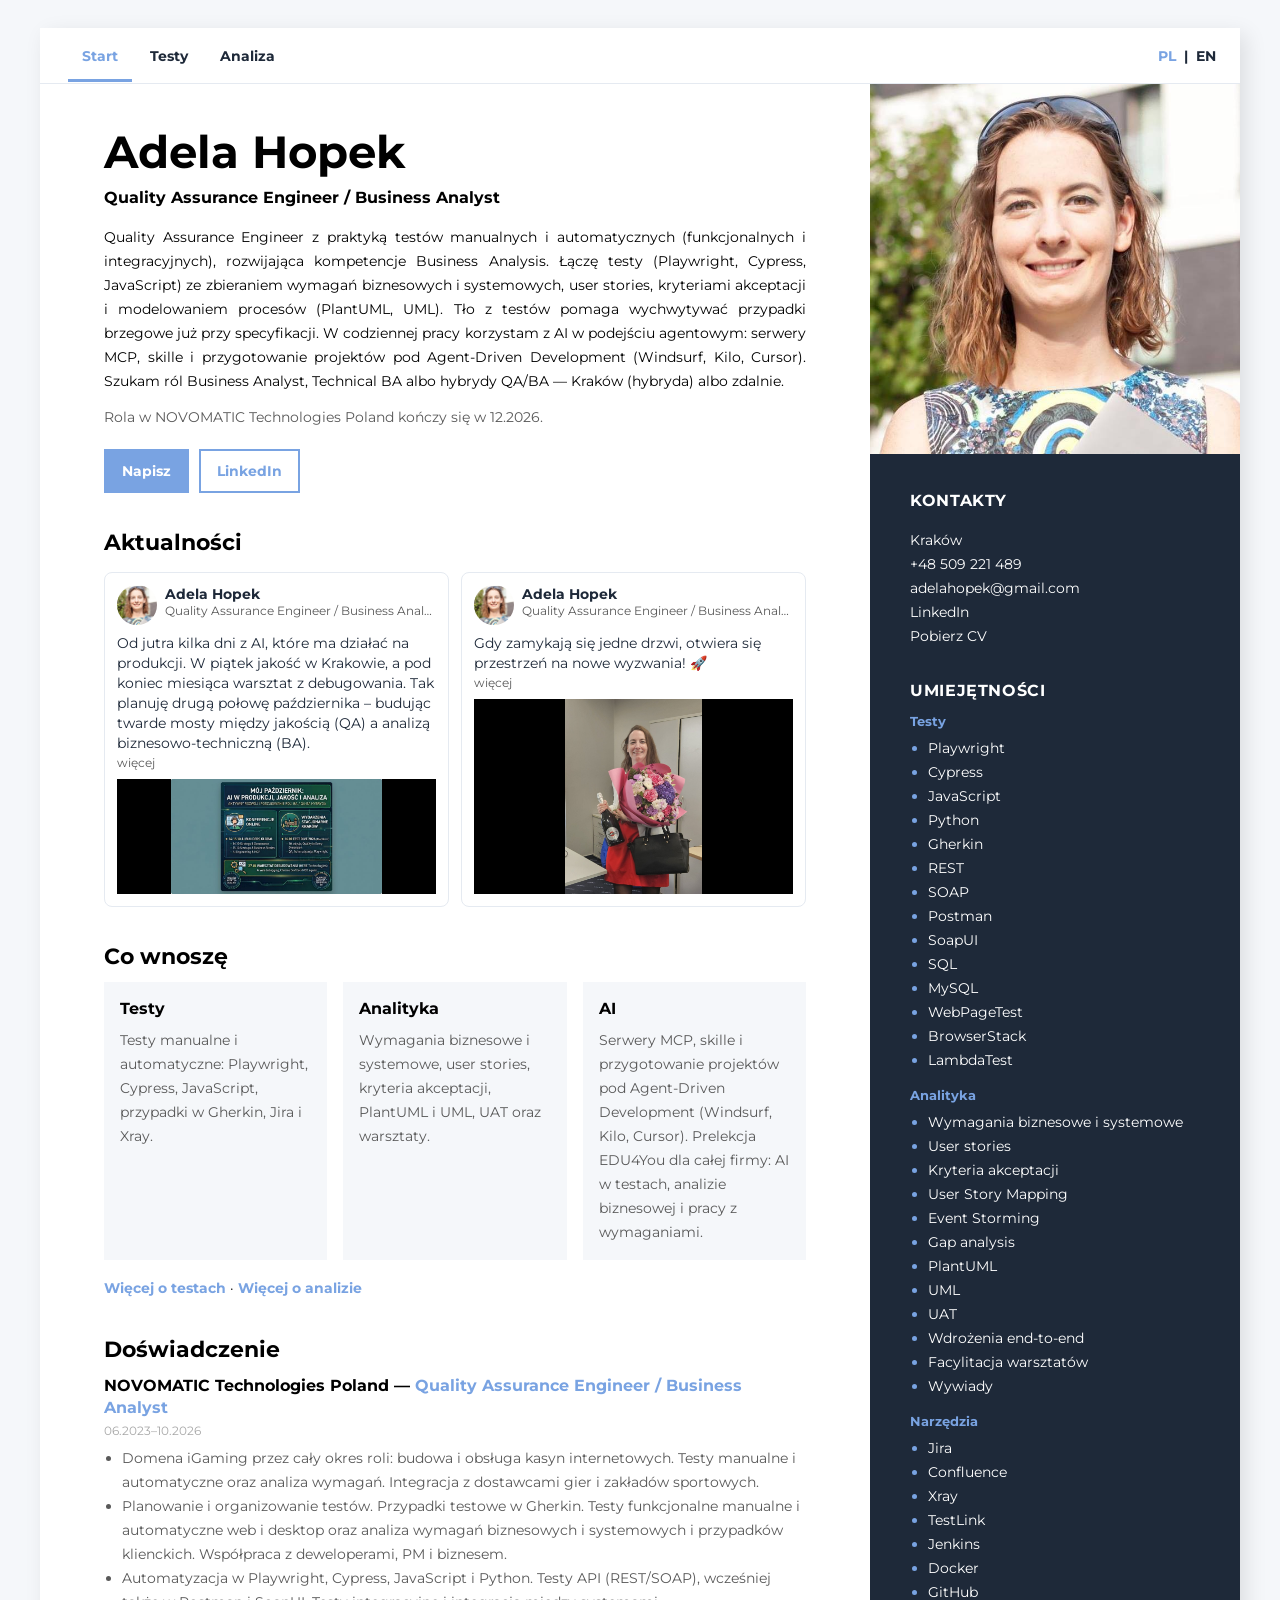
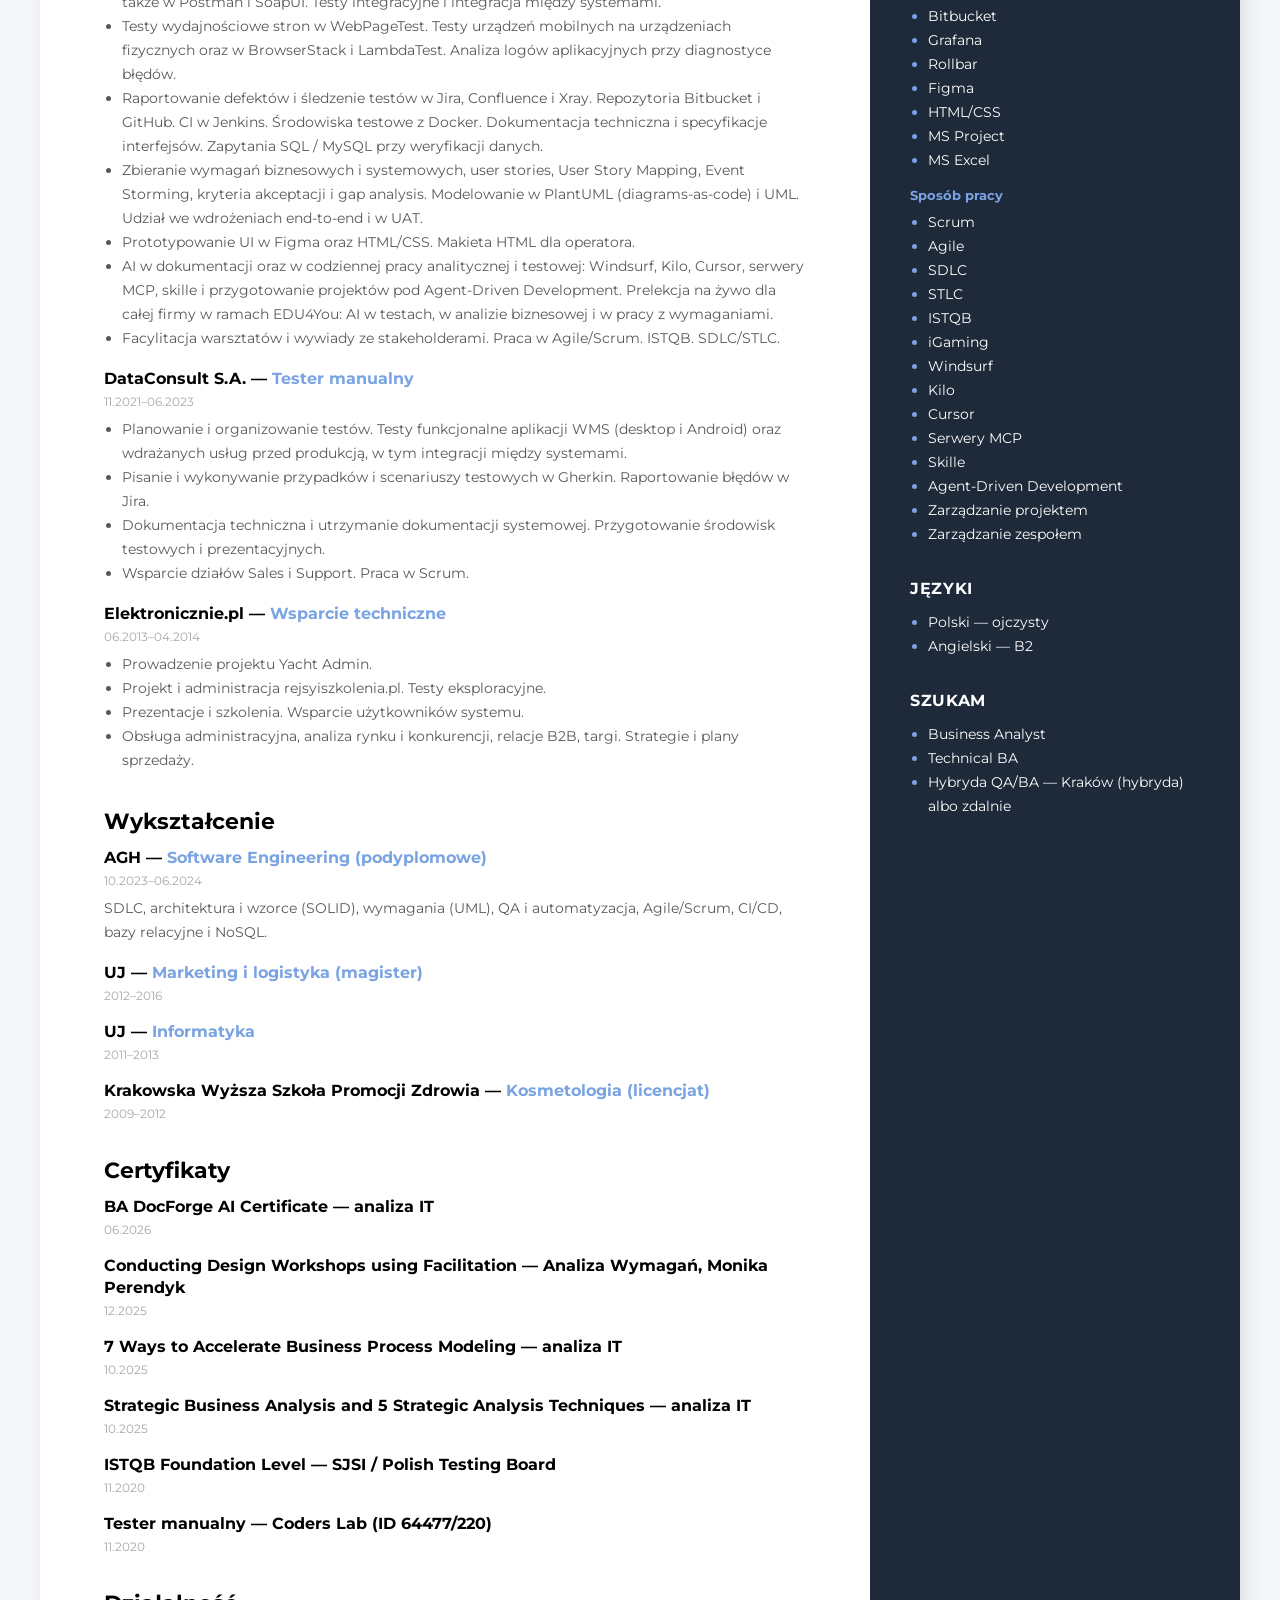
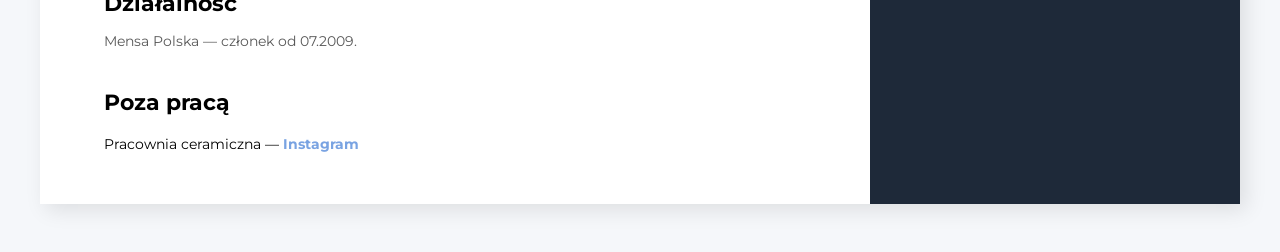
==== index.html @ 114661bf "Publish the current portfolio page so GitHub matches the live site. Co-authored-by: Cursor <cursorag" ====
<!DOCTYPE html>
<html lang="pl">
  <head>
    <meta charset="UTF-8" />
    <meta name="viewport" content="width=device-width, initial-scale=1.0" />
    <title>Adela Hopek</title>
    <link rel="preconnect" href="https://fonts.googleapis.com" />
    <link rel="preconnect" href="https://fonts.gstatic.com" crossorigin />
    <link
      href="https://fonts.googleapis.com/css2?family=Montserrat:wght@400;700&display=swap"
      rel="stylesheet"
    />
    <link href="style.css?v=20261014" rel="stylesheet" />
  </head>
  <body>
    <div class="page">
      <nav class="tabs" aria-label="Sekcje">
        <div class="tabs-links">
          <a class="tab is-active" data-nav href="index.html" data-pl="Start" data-en="Start">Start</a>
          <a class="tab" data-nav href="testy.html" data-pl="Testy" data-en="Testing">Testy</a>
          <a class="tab" data-nav href="analiza.html" data-pl="Analiza" data-en="Analysis">Analiza</a>
        </div>
        <div class="lang-switch">
          <button type="button" data-lang="pl" class="is-active" aria-pressed="true">PL</button>
          <span class="lang-sep" aria-hidden="true">|</span>
          <button type="button" data-lang="en" aria-pressed="false">EN</button>
        </div>
      </nav>
      <div class="wrapper">
        <main>
          <h1>Adela Hopek</h1>
          <p class="job_title">Quality Assurance Engineer / Business Analyst</p>
          <p
            class="description"
            data-pl="Quality Assurance Engineer z praktyką testów manualnych i automatycznych (funkcjonalnych i integracyjnych), rozwijająca kompetencje Business Analysis. Łączę testy (Playwright, Cypress, JavaScript) ze zbieraniem wymagań biznesowych i systemowych, user stories, kryteriami akceptacji i modelowaniem procesów (PlantUML, UML). Tło z testów pomaga wychwytywać przypadki brzegowe już przy specyfikacji. W codziennej pracy korzystam z AI w podejściu agentowym: serwery MCP, skille i przygotowanie projektów pod Agent-Driven Development (Windsurf, Kilo, Cursor). Szukam ról Business Analyst, Technical BA albo hybrydy QA/BA — Kraków (hybryda) albo zdalnie."
            data-en="Quality Assurance Engineer with hands-on manual and automated testing (functional and integration), moving into Business Analysis. I combine testing (Playwright, Cypress, JavaScript) with business and system requirements, user stories, acceptance criteria and process modeling (PlantUML, UML). A testing background helps me catch edge cases already at the specification stage. In daily work I use AI in an agent-based approach: MCP servers, skills and preparing projects for Agent-Driven Development (Windsurf, Kilo, Cursor). I am looking for Business Analyst, Technical BA or hybrid QA/BA roles — Kraków (hybrid) or remote."
          >
            Quality Assurance Engineer z praktyką testów manualnych i automatycznych (funkcjonalnych i integracyjnych), rozwijająca kompetencje Business Analysis. Łączę testy (Playwright, Cypress, JavaScript) ze zbieraniem wymagań biznesowych i systemowych, user stories, kryteriami akceptacji i modelowaniem procesów (PlantUML, UML). Tło z testów pomaga wychwytywać przypadki brzegowe już przy specyfikacji. W codziennej pracy korzystam z AI w podejściu agentowym: serwery MCP, skille i przygotowanie projektów pod Agent-Driven Development (Windsurf, Kilo, Cursor). Szukam ról Business Analyst, Technical BA albo hybrydy QA/BA — Kraków (hybryda) albo zdalnie.
          </p>
          <p
            class="availability"
            data-pl="Rola w NOVOMATIC Technologies Poland kończy się w 12.2026."
            data-en="The role at NOVOMATIC Technologies Poland ends in 12.2026."
          >
            Rola w NOVOMATIC Technologies Poland kończy się w 12.2026.
          </p>
          <p class="cta">
            <a class="cta-primary" href="mailto:adelahopek@gmail.com" data-pl="Napisz" data-en="Email me">Napisz</a>
            <a class="cta-secondary" href="https://www.linkedin.com/in/adela-hopek/" target="_blank" rel="noopener noreferrer">LinkedIn</a>
          </p>

          <section class="section" aria-labelledby="aktualnosci-heading">
            <h2 class="head_primary" id="aktualnosci-heading" data-pl="Aktualności" data-en="News">Aktualności</h2>
            <div class="feed" id="aktualnosci-list"></div>
            <p
              class="note feed-empty"
              id="aktualnosci-empty"
              data-pl="Ostatnie wpisy z LinkedIn pojawią się tutaj po uzupełnieniu."
              data-en="The latest LinkedIn posts will appear here once they are added."
            >
              Ostatnie wpisy z LinkedIn pojawią się tutaj po uzupełnieniu.
            </p>
          </section>

          <section class="section">
            <h2 class="head_primary" data-pl="Co wnoszę" data-en="What I bring">Co wnoszę</h2>
            <ul class="proofs">
              <li>
                <h3 data-pl="Testy" data-en="Testing">Testy</h3>
                <p
                  data-pl="Testy manualne i automatyczne: Playwright, Cypress, JavaScript, przypadki w Gherkin, Jira i Xray."
                  data-en="Manual and automated testing: Playwright, Cypress, JavaScript, Gherkin cases, Jira and Xray."
                >
                  Testy manualne i automatyczne: Playwright, Cypress, JavaScript, przypadki w Gherkin, Jira i Xray.
                </p>
              </li>
              <li>
                <h3 data-pl="Analityka" data-en="Analysis">Analityka</h3>
                <p
                  data-pl="Wymagania biznesowe i systemowe, user stories, kryteria akceptacji, PlantUML i UML, UAT oraz warsztaty."
                  data-en="Business and system requirements, user stories, acceptance criteria, PlantUML and UML, UAT and workshops."
                >
                  Wymagania biznesowe i systemowe, user stories, kryteria akceptacji, PlantUML i UML, UAT oraz warsztaty.
                </p>
              </li>
              <li>
                <h3>AI</h3>
                <p
                  data-pl="Serwery MCP, skille i przygotowanie projektów pod Agent-Driven Development (Windsurf, Kilo, Cursor). Prelekcja EDU4You dla całej firmy: AI w testach, analizie biznesowej i pracy z wymaganiami."
                  data-en="MCP servers, skills and preparing projects for Agent-Driven Development (Windsurf, Kilo, Cursor). An EDU4You talk for the whole company: AI in testing, business analysis and work with requirements."
                >
                  Serwery MCP, skille i przygotowanie projektów pod Agent-Driven Development (Windsurf, Kilo, Cursor). Prelekcja EDU4You dla całej firmy: AI w testach, analizie biznesowej i pracy z wymaganiami.
                </p>
              </li>
            </ul>
            <p class="note">
              <a data-nav href="testy.html" data-pl="Więcej o testach" data-en="More about testing">Więcej o testach</a>
              <span aria-hidden="true"> · </span>
              <a data-nav href="analiza.html" data-pl="Więcej o analizie" data-en="More about analysis">Więcej o analizie</a>
            </p>
          </section>

          <section class="section">
            <h2 class="head_primary" data-pl="Doświadczenie" data-en="Experience">Doświadczenie</h2>
            <article class="job">
              <h3 class="job_name">
                NOVOMATIC Technologies Poland —
                <span class="highlight">Quality Assurance Engineer / Business Analyst</span>
              </h3>
              <p class="job_date">06.2023–10.2026</p>
              <ul class="job_list">
                <li data-pl="Domena iGaming przez cały okres roli: budowa i obsługa kasyn internetowych. Testy manualne i automatyczne oraz analiza wymagań. Integracja z dostawcami gier i zakładów sportowych." data-en="iGaming domain for the whole role: building and operating online casinos. Manual and automated testing and requirements analysis. Integration with game and sports-betting providers.">Domena iGaming przez cały okres roli: budowa i obsługa kasyn internetowych. Testy manualne i automatyczne oraz analiza wymagań. Integracja z dostawcami gier i zakładów sportowych.</li>
                <li data-pl="Planowanie i organizowanie testów. Przypadki testowe w Gherkin. Testy funkcjonalne manualne i automatyczne web i desktop oraz analiza wymagań biznesowych i systemowych i przypadków klienckich. Współpraca z deweloperami, PM i biznesem." data-en="Test planning and organization. Test cases in Gherkin. Manual and automated functional testing of web and desktop software, plus business and system requirements and customer-case analysis. Collaboration with developers, PM and business.">Planowanie i organizowanie testów. Przypadki testowe w Gherkin. Testy funkcjonalne manualne i automatyczne web i desktop oraz analiza wymagań biznesowych i systemowych i przypadków klienckich. Współpraca z deweloperami, PM i biznesem.</li>
                <li data-pl="Automatyzacja w Playwright, Cypress, JavaScript i Python. Testy API (REST/SOAP), wcześniej także w Postman i SoapUI. Testy integracyjne i integracja między systemami." data-en="Automation with Playwright, Cypress, JavaScript and Python. API testing (REST/SOAP), earlier also in Postman and SoapUI. Integration testing and integration between systems.">Automatyzacja w Playwright, Cypress, JavaScript i Python. Testy API (REST/SOAP), wcześniej także w Postman i SoapUI. Testy integracyjne i integracja między systemami.</li>
                <li data-pl="Testy wydajnościowe stron w WebPageTest. Testy urządzeń mobilnych na urządzeniach fizycznych oraz w BrowserStack i LambdaTest. Analiza logów aplikacyjnych przy diagnostyce błędów." data-en="Performance testing of web pages in WebPageTest. Mobile device testing on physical devices and in BrowserStack and LambdaTest. Application log analysis when diagnosing defects.">Testy wydajnościowe stron w WebPageTest. Testy urządzeń mobilnych na urządzeniach fizycznych oraz w BrowserStack i LambdaTest. Analiza logów aplikacyjnych przy diagnostyce błędów.</li>
                <li data-pl="Raportowanie defektów i śledzenie testów w Jira, Confluence i Xray. Repozytoria Bitbucket i GitHub. CI w Jenkins. Środowiska testowe z Docker. Dokumentacja techniczna i specyfikacje interfejsów. Zapytania SQL / MySQL przy weryfikacji danych." data-en="Defect reporting and test tracking in Jira, Confluence and Xray. Bitbucket and GitHub repositories. Jenkins CI. Docker test environments. Technical documentation and interface specifications. SQL / MySQL queries for data verification.">Raportowanie defektów i śledzenie testów w Jira, Confluence i Xray. Repozytoria Bitbucket i GitHub. CI w Jenkins. Środowiska testowe z Docker. Dokumentacja techniczna i specyfikacje interfejsów. Zapytania SQL / MySQL przy weryfikacji danych.</li>
                <li data-pl="Zbieranie wymagań biznesowych i systemowych, user stories, User Story Mapping, Event Storming, kryteria akceptacji i gap analysis. Modelowanie w PlantUML (diagrams-as-code) i UML. Udział we wdrożeniach end-to-end i w UAT." data-en="Business and system requirements elicitation, user stories, User Story Mapping, Event Storming, acceptance criteria and gap analysis. Modeling in PlantUML (diagrams-as-code) and UML. Participation in end-to-end implementations and UAT.">Zbieranie wymagań biznesowych i systemowych, user stories, User Story Mapping, Event Storming, kryteria akceptacji i gap analysis. Modelowanie w PlantUML (diagrams-as-code) i UML. Udział we wdrożeniach end-to-end i w UAT.</li>
                <li data-pl="Prototypowanie UI w Figma oraz HTML/CSS. Makieta HTML dla operatora." data-en="UI prototyping in Figma and HTML/CSS. An HTML mockup for the operator.">Prototypowanie UI w Figma oraz HTML/CSS. Makieta HTML dla operatora.</li>
                <li data-pl="AI w dokumentacji oraz w codziennej pracy analitycznej i testowej: Windsurf, Kilo, Cursor, serwery MCP, skille i przygotowanie projektów pod Agent-Driven Development. Prelekcja na żywo dla całej firmy w ramach EDU4You: AI w testach, w analizie biznesowej i w pracy z wymaganiami." data-en="AI in documentation and in day-to-day analysis and testing: Windsurf, Kilo, Cursor, MCP servers, skills and preparing projects for Agent-Driven Development. A live talk for the whole company within EDU4You: AI in testing, in business analysis and in requirements work.">AI w dokumentacji oraz w codziennej pracy analitycznej i testowej: Windsurf, Kilo, Cursor, serwery MCP, skille i przygotowanie projektów pod Agent-Driven Development. Prelekcja na żywo dla całej firmy w ramach EDU4You: AI w testach, w analizie biznesowej i w pracy z wymaganiami.</li>
                <li data-pl="Facylitacja warsztatów i wywiady ze stakeholderami. Praca w Agile/Scrum. ISTQB. SDLC/STLC." data-en="Workshop facilitation and stakeholder interviews. Work in Agile/Scrum. ISTQB. SDLC/STLC.">Facylitacja warsztatów i wywiady ze stakeholderami. Praca w Agile/Scrum. ISTQB. SDLC/STLC.</li>
              </ul>
            </article>
            <article class="job">
              <h3 class="job_name">
                DataConsult S.A. —
                <span class="highlight" data-pl="Tester manualny" data-en="Manual Tester">Tester manualny</span>
              </h3>
              <p class="job_date">11.2021–06.2023</p>
              <ul class="job_list">
                <li data-pl="Planowanie i organizowanie testów. Testy funkcjonalne aplikacji WMS (desktop i Android) oraz wdrażanych usług przed produkcją, w tym integracji między systemami." data-en="Test planning and organization. Functional testing of WMS applications (desktop and Android) and of services before production, including integration between systems.">Planowanie i organizowanie testów. Testy funkcjonalne aplikacji WMS (desktop i Android) oraz wdrażanych usług przed produkcją, w tym integracji między systemami.</li>
                <li data-pl="Pisanie i wykonywanie przypadków i scenariuszy testowych w Gherkin. Raportowanie błędów w Jira." data-en="Writing and executing test cases and scenarios in Gherkin. Defect reporting in Jira.">Pisanie i wykonywanie przypadków i scenariuszy testowych w Gherkin. Raportowanie błędów w Jira.</li>
                <li data-pl="Dokumentacja techniczna i utrzymanie dokumentacji systemowej. Przygotowanie środowisk testowych i prezentacyjnych." data-en="Technical documentation and maintenance of system documentation. Preparation of test and demo environments.">Dokumentacja techniczna i utrzymanie dokumentacji systemowej. Przygotowanie środowisk testowych i prezentacyjnych.</li>
                <li data-pl="Wsparcie działów Sales i Support. Praca w Scrum." data-en="Support for Sales and Support. Work in Scrum.">Wsparcie działów Sales i Support. Praca w Scrum.</li>
              </ul>
            </article>
            <article class="job">
              <h3 class="job_name">
                Elektronicznie.pl —
                <span class="highlight" data-pl="Wsparcie techniczne" data-en="Technical Support">Wsparcie techniczne</span>
              </h3>
              <p class="job_date">06.2013–04.2014</p>
              <ul class="job_list">
                <li data-pl="Prowadzenie projektu Yacht Admin." data-en="Running the Yacht Admin project.">Prowadzenie projektu Yacht Admin.</li>
                <li data-pl="Projekt i administracja rejsyiszkolenia.pl. Testy eksploracyjne." data-en="Design and administration of rejsyiszkolenia.pl. Exploratory testing.">Projekt i administracja rejsyiszkolenia.pl. Testy eksploracyjne.</li>
                <li data-pl="Prezentacje i szkolenia. Wsparcie użytkowników systemu." data-en="Presentations and training. Support for system users.">Prezentacje i szkolenia. Wsparcie użytkowników systemu.</li>
                <li data-pl="Obsługa administracyjna, analiza rynku i konkurencji, relacje B2B, targi. Strategie i plany sprzedaży." data-en="Administration, market and competitor analysis, B2B relations, trade fairs. Sales strategies and plans.">Obsługa administracyjna, analiza rynku i konkurencji, relacje B2B, targi. Strategie i plany sprzedaży.</li>
              </ul>
            </article>
          </section>

          <section class="section">
            <h2 class="head_primary" data-pl="Wykształcenie" data-en="Education">Wykształcenie</h2>
            <article class="job">
              <h3 class="job_name">
                AGH —
                <span class="highlight" data-pl="Software Engineering (podyplomowe)" data-en="Software Engineering (postgraduate)">Software Engineering (podyplomowe)</span>
              </h3>
              <p class="job_date">10.2023–06.2024</p>
              <p class="job_text" data-pl="SDLC, architektura i wzorce (SOLID), wymagania (UML), QA i automatyzacja, Agile/Scrum, CI/CD, bazy relacyjne i NoSQL." data-en="SDLC, architecture and design patterns (SOLID), requirements (UML), QA and test automation, Agile/Scrum, CI/CD, relational and NoSQL databases.">SDLC, architektura i wzorce (SOLID), wymagania (UML), QA i automatyzacja, Agile/Scrum, CI/CD, bazy relacyjne i NoSQL.</p>
            </article>
            <article class="job">
              <h3 class="job_name">
                UJ —
                <span class="highlight" data-pl="Marketing i logistyka (magister)" data-en="Marketing and Logistics (master's)">Marketing i logistyka (magister)</span>
              </h3>
              <p class="job_date">2012–2016</p>
            </article>
            <article class="job">
              <h3 class="job_name">
                UJ —
                <span class="highlight" data-pl="Informatyka" data-en="Informatics">Informatyka</span>
              </h3>
              <p class="job_date">2011–2013</p>
            </article>
            <article class="job">
              <h3 class="job_name">
                Krakowska Wyższa Szkoła Promocji Zdrowia —
                <span class="highlight" data-pl="Kosmetologia (licencjat)" data-en="Cosmetology (bachelor's)">Kosmetologia (licencjat)</span>
              </h3>
              <p class="job_date">2009–2012</p>
            </article>
          </section>

          <section class="section">
            <h2 class="head_primary" data-pl="Certyfikaty" data-en="Certificates">Certyfikaty</h2>
            <article class="job">
              <h3 class="job_name">BA DocForge AI Certificate — analiza IT</h3>
              <p class="job_date">06.2026</p>
            </article>
            <article class="job">
              <h3 class="job_name">Conducting Design Workshops using Facilitation — Analiza Wymagań, Monika Perendyk</h3>
              <p class="job_date">12.2025</p>
            </article>
            <article class="job">
              <h3 class="job_name">7 Ways to Accelerate Business Process Modeling — analiza IT</h3>
              <p class="job_date">10.2025</p>
            </article>
            <article class="job">
              <h3 class="job_name">Strategic Business Analysis and 5 Strategic Analysis Techniques — analiza IT</h3>
              <p class="job_date">10.2025</p>
            </article>
            <article class="job">
              <h3 class="job_name">ISTQB Foundation Level — SJSI / Polish Testing Board</h3>
              <p class="job_date">11.2020</p>
            </article>
            <article class="job">
              <h3 class="job_name" data-pl="Tester manualny — Coders Lab (ID 64477/220)" data-en="Manual Tester — Coders Lab (ID 64477/220)">Tester manualny — Coders Lab (ID 64477/220)</h3>
              <p class="job_date">11.2020</p>
            </article>
          </section>

          <section class="section">
            <h2 class="head_primary" data-pl="Działalność" data-en="Other">Działalność</h2>
            <p class="job_text" data-pl="Mensa Polska — członek od 07.2009." data-en="Mensa Polska — member since 07.2009.">Mensa Polska — członek od 07.2009.</p>
          </section>

          <section class="section" aria-labelledby="poza-praca-heading">
            <h2 class="head_primary" id="poza-praca-heading" data-pl="Poza pracą" data-en="Outside work">Poza pracą</h2>
            <p class="note">
              <span data-pl="Pracownia ceramiczna — " data-en="A ceramic studio — ">Pracownia ceramiczna — </span>
              <a href="https://www.instagram.com/adelina_hm/" target="_blank" rel="noopener noreferrer">Instagram</a>
            </p>
            <div class="feed" id="poza-praca-list"></div>
                      </section>
        </main>
        <aside>
          <img class="cv-photo" src="cv_zdjecie.jpg" alt="Adela Hopek" />
          <div class="contact-blok">
            <h2 class="head_secondary" data-pl="Kontakty" data-en="Contacts">Kontakty</h2>
            <p>
              <span class="contacts_link">Kraków</span><br />
              <a class="contacts_link" href="tel:+48509221489">+48 509 221 489</a><br />
              <a class="contacts_link" href="mailto:adelahopek@gmail.com">adelahopek@gmail.com</a><br />
              <a class="contacts_link" href="https://www.linkedin.com/in/adela-hopek/" target="_blank" rel="noopener noreferrer">LinkedIn</a><br />
              <a class="contacts_link" href="Adela_Hopek_CV.pdf" data-href-pl="Adela_Hopek_CV.pdf" data-href-en="Adela_Hopek_CV_EN.pdf" download data-pl="Pobierz CV" data-en="Download CV">Pobierz CV</a>
            </p>
          </div>
          <div class="list_blok">
            <h2 class="head_secondary" data-pl="Umiejętności" data-en="Skills">Umiejętności</h2>
            <h3 class="aside-label" data-pl="Testy" data-en="Testing">Testy</h3>
            <ul class="list_secondary">
              <li><span class="list_secondary_item">Playwright</span></li>
              <li><span class="list_secondary_item">Cypress</span></li>
              <li><span class="list_secondary_item">JavaScript</span></li>
              <li><span class="list_secondary_item">Python</span></li>
              <li><span class="list_secondary_item">Gherkin</span></li>
              <li><span class="list_secondary_item">REST</span></li>
              <li><span class="list_secondary_item">SOAP</span></li>
              <li><span class="list_secondary_item">Postman</span></li>
              <li><span class="list_secondary_item">SoapUI</span></li>
              <li><span class="list_secondary_item">SQL</span></li>
              <li><span class="list_secondary_item">MySQL</span></li>
              <li><span class="list_secondary_item">WebPageTest</span></li>
              <li><span class="list_secondary_item">BrowserStack</span></li>
              <li><span class="list_secondary_item">LambdaTest</span></li>
            </ul>
            <h3 class="aside-label" data-pl="Analityka" data-en="Analysis">Analityka</h3>
            <ul class="list_secondary">
              <li><span class="list_secondary_item" data-pl="Wymagania biznesowe i systemowe" data-en="Business and system requirements">Wymagania biznesowe i systemowe</span></li>
              <li><span class="list_secondary_item">User stories</span></li>
              <li><span class="list_secondary_item" data-pl="Kryteria akceptacji" data-en="Acceptance criteria">Kryteria akceptacji</span></li>
              <li><span class="list_secondary_item">User Story Mapping</span></li>
              <li><span class="list_secondary_item">Event Storming</span></li>
              <li><span class="list_secondary_item">Gap analysis</span></li>
              <li><span class="list_secondary_item">PlantUML</span></li>
              <li><span class="list_secondary_item">UML</span></li>
              <li><span class="list_secondary_item">UAT</span></li>
              <li><span class="list_secondary_item" data-pl="Wdrożenia end-to-end" data-en="End-to-end implementations">Wdrożenia end-to-end</span></li>
              <li><span class="list_secondary_item" data-pl="Facylitacja warsztatów" data-en="Workshop facilitation">Facylitacja warsztatów</span></li>
              <li><span class="list_secondary_item" data-pl="Wywiady" data-en="Interviews">Wywiady</span></li>
            </ul>
            <h3 class="aside-label" data-pl="Narzędzia" data-en="Tools">Narzędzia</h3>
            <ul class="list_secondary">
              <li><span class="list_secondary_item">Jira</span></li>
              <li><span class="list_secondary_item">Confluence</span></li>
              <li><span class="list_secondary_item">Xray</span></li>
              <li><span class="list_secondary_item">TestLink</span></li>
              <li><span class="list_secondary_item">Jenkins</span></li>
              <li><span class="list_secondary_item">Docker</span></li>
              <li><span class="list_secondary_item">GitHub</span></li>
              <li><span class="list_secondary_item">Bitbucket</span></li>
              <li><span class="list_secondary_item">Grafana</span></li>
              <li><span class="list_secondary_item">Rollbar</span></li>
              <li><span class="list_secondary_item">Figma</span></li>
              <li><span class="list_secondary_item">HTML/CSS</span></li>
              <li><span class="list_secondary_item">MS Project</span></li>
              <li><span class="list_secondary_item">MS Excel</span></li>
            </ul>
            <h3 class="aside-label" data-pl="Sposób pracy" data-en="Way of working">Sposób pracy</h3>
            <ul class="list_secondary">
              <li><span class="list_secondary_item">Scrum</span></li>
              <li><span class="list_secondary_item">Agile</span></li>
              <li><span class="list_secondary_item">SDLC</span></li>
              <li><span class="list_secondary_item">STLC</span></li>
              <li><span class="list_secondary_item">ISTQB</span></li>
              <li><span class="list_secondary_item">iGaming</span></li>
              <li><span class="list_secondary_item">Windsurf</span></li>
              <li><span class="list_secondary_item">Kilo</span></li>
              <li><span class="list_secondary_item">Cursor</span></li>
              <li><span class="list_secondary_item" data-pl="Serwery MCP" data-en="MCP servers">Serwery MCP</span></li>
              <li><span class="list_secondary_item" data-pl="Skille" data-en="Skills">Skille</span></li>
              <li><span class="list_secondary_item">Agent-Driven Development</span></li>
              <li><span class="list_secondary_item" data-pl="Zarządzanie projektem" data-en="Project management">Zarządzanie projektem</span></li>
              <li><span class="list_secondary_item" data-pl="Zarządzanie zespołem" data-en="Team management">Zarządzanie zespołem</span></li>
            </ul>
          </div>
          <div class="list_blok">
            <h2 class="head_secondary" data-pl="Języki" data-en="Languages">Języki</h2>
            <ul class="list_secondary">
              <li><span class="list_secondary_item" data-pl="Polski — ojczysty" data-en="Polish — native">Polski — ojczysty</span></li>
              <li><span class="list_secondary_item" data-pl="Angielski — B2" data-en="English — B2">Angielski — B2</span></li>
            </ul>
          </div>
          <div class="list_blok">
            <h2 class="head_secondary" data-pl="Szukam" data-en="Looking for">Szukam</h2>
            <ul class="list_secondary">
              <li><span class="list_secondary_item">Business Analyst</span></li>
              <li><span class="list_secondary_item">Technical BA</span></li>
              <li>
                <span
                  class="list_secondary_item"
                  data-pl="Hybryda QA/BA — Kraków (hybryda) albo zdalnie"
                  data-en="Hybrid QA/BA — Kraków (hybrid) or remote"
                >Hybryda QA/BA — Kraków (hybryda) albo zdalnie</span>
              </li>
            </ul>
          </div>
        </aside>
      </div>
    </div>
    <script src="aktualnosci.js?v=20261014"></script>
    <script src="lang.js?v=20261014"></script>
  </body>
</html>
---- style.css ----
* {
  box-sizing: border-box;
}

body {
  margin: 0;
  padding: 28px 16px 48px;
  font-family: "Montserrat", sans-serif;
  background-color: #f5f7fa;
  color: #000000;
}

.page {
  width: min(1200px, 100%);
  margin: 0 auto;
  background-color: #ffffff;
  box-shadow: 6px 6px 20px rgba(0, 0, 0, 0.1);
}

.tabs {
  display: flex;
  align-items: center;
  justify-content: space-between;
  gap: 12px;
  min-height: 56px;
  padding: 0 18px 0 28px;
  background-color: #ffffff;
  border-bottom: 1px solid #e5eaf1;
}

.tabs-links {
  display: flex;
  flex-wrap: wrap;
  align-items: center;
  gap: 4px;
}

.tab {
  display: inline-block;
  padding: 16px 14px 13px;
  border-bottom: 3px solid transparent;
  color: #1e2939;
  font-size: 14px;
  font-weight: 700;
  line-height: 20px;
  text-decoration: none;
}

.tab:hover,
.tab.is-active {
  color: rgb(121, 163, 226);
}

.tab.is-active {
  border-bottom-color: rgb(121, 163, 226);
}

.lang-switch {
  display: flex;
  align-items: center;
  gap: 2px;
  flex-shrink: 0;
}

.lang-switch button {
  margin: 0;
  padding: 8px 6px;
  border: 0;
  background: transparent;
  color: #1e2939;
  font-family: inherit;
  font-size: 14px;
  font-weight: 700;
  line-height: 20px;
  cursor: pointer;
}

.lang-switch button.is-active,
.lang-switch button:hover {
  color: rgb(121, 163, 226);
}

.lang-sep {
  color: #1e2939;
  font-size: 14px;
  font-weight: 700;
}

.wrapper {
  display: flex;
  flex-direction: row;
  align-items: stretch;
  background-color: #ffffff;
}

main {
  flex: 1 1 auto;
  min-width: 0;
  padding: 40px 64px 48px;
  background-color: #ffffff;
}

aside {
  flex: 0 0 370px;
  width: 370px;
  background: #1e2939;
  padding-bottom: 36px;
}

.cv-photo {
  display: block;
  width: 100%;
  height: auto;
}

.contact-blok,
.list_blok {
  margin-right: 28px;
  margin-left: 40px;
}

.contact-blok {
  margin-top: 36px;
}

.list_blok {
  margin-top: 32px;
}

.aside-label {
  margin: 14px 0 6px;
  color: rgb(121, 163, 226);
  font-size: 13px;
  font-weight: 700;
  line-height: 18px;
}

.list_blok .aside-label:first-of-type {
  margin-top: 0;
}

.head_secondary {
  margin: 0 0 10px;
  color: #ffffff;
  font-size: 16px;
  font-weight: 700;
  line-height: 22px;
  letter-spacing: 0.04em;
  text-transform: uppercase;
}

.contacts_link {
  color: #ffffff;
  font-style: normal;
  font-weight: 400;
  font-size: 14px;
  line-height: 24px;
  text-decoration: none;
  overflow-wrap: anywhere;
}

a.contacts_link:hover {
  text-decoration: underline;
}

.bold {
  font-weight: 700;
}

.list_secondary {
  margin: 0;
  padding-left: 18px;
  color: rgb(121, 163, 226);
  font-style: normal;
  font-weight: 400;
  font-size: 14px;
  line-height: 24px;
}

.list_secondary_item {
  color: #ffffff;
}

h1 {
  margin: 0;
  font-weight: 700;
  font-size: 45px;
  line-height: 55px;
}

h1.page-title {
  font-size: 22px;
  line-height: 27px;
}

.job_title {
  margin: 8px 0 0;
  font-weight: 700;
  font-size: 16px;
  line-height: 22px;
}

.description {
  margin: 16px 0 0;
  font-weight: 400;
  font-size: 14px;
  line-height: 24px;
  text-align: justify;
}

.note {
  margin: 16px 0 0;
  font-size: 14px;
  line-height: 24px;
}

.availability {
  margin: 12px 0 0;
  font-size: 14px;
  line-height: 24px;
  color: #595959;
}

.cta {
  display: flex;
  flex-wrap: wrap;
  gap: 10px;
  margin: 20px 0 0;
}

.cta a {
  display: inline-block;
  padding: 10px 16px;
  border: 2px solid rgb(121, 163, 226);
  font-size: 14px;
  line-height: 20px;
  text-decoration: none;
}

.cta a.cta-primary {
  background: rgb(121, 163, 226);
  color: #ffffff;
}

.cta a.cta-secondary {
  background: #ffffff;
  color: rgb(121, 163, 226);
}

.cta a:hover {
  text-decoration: none;
}

.proofs {
  display: grid;
  grid-template-columns: repeat(3, minmax(0, 1fr));
  gap: 16px;
  margin: 0;
  padding: 0;
  list-style: none;
}

.proofs li {
  margin: 0;
  padding: 16px;
  background: #f5f7fa;
}

.proofs h3 {
  margin: 0 0 8px;
  font-size: 16px;
  line-height: 22px;
}

.proofs p,
.job_text {
  margin: 8px 0 0;
  font-size: 14px;
  line-height: 24px;
  color: #595959;
}

.proofs p {
  margin: 0;
}

.subhead {
  margin: 22px 0 8px;
  font-size: 16px;
  line-height: 22px;
  font-weight: 700;
}

.skill-groups {
  display: grid;
  grid-template-columns: 1fr 1fr;
  gap: 16px;
}

.skill-groups h3 {
  margin: 0 0 8px;
  font-size: 16px;
  line-height: 22px;
}

.skill-groups p {
  margin: 0;
  font-size: 14px;
  line-height: 24px;
  color: #595959;
}

.feed {
  display: grid;
  grid-template-columns: repeat(2, minmax(0, 1fr));
  gap: 12px;
  margin-top: 16px;
  align-items: start;
}

.feed:empty {
  display: none;
}

.feed-card {
  display: flex;
  flex-direction: column;
  height: 335px;
  overflow: hidden;
  padding: 12px;
  background: #ffffff;
  border: 1px solid #e5eaf1;
  border-radius: 8px;
  color: #1e2939;
  font-weight: 400;
  text-decoration: none;
}

.feed-head {
  display: flex;
  gap: 8px;
  align-items: flex-start;
}

.feed-avatar {
  width: 40px;
  height: 40px;
  border-radius: 50%;
  object-fit: cover;
  flex-shrink: 0;
}

.feed-meta {
  min-width: 0;
}

.feed-name {
  margin: 0;
  font-size: 14px;
  font-weight: 700;
  line-height: 18px;
}

.feed-role,
.feed-more {
  margin: 0;
  font-size: 12px;
  line-height: 16px;
  color: #595959;
  font-weight: 400;
}

.feed-role {
  white-space: nowrap;
  overflow: hidden;
  text-overflow: ellipsis;
}

main a.feed-card {
  color: #1e2939;
  font-weight: 400;
}

main a.feed-card:hover {
  text-decoration: none;
}

.feed-text {
  margin: 8px 0 0;
  font-size: 14px;
  line-height: 20px;
  color: #1e2939;
}

.feed-more {
  margin-top: 2px;
}

.feed-photo {
  display: block;
  flex: 1 1 auto;
  width: 100%;
  min-height: 0;
  margin: 8px 0 0;
  object-fit: contain;
  object-position: center;
  background: #000000;
}

.is-hidden {
  display: none;
}

.section {
  margin-top: 36px;
}

.head_primary {
  margin: 0 0 12px;
  font-weight: 700;
  font-size: 22px;
  line-height: 27px;
  color: #000000;
}

.job {
  margin-bottom: 18px;
}

.job_name {
  margin: 0 0 4px;
  font-weight: 700;
  font-size: 16px;
  line-height: 22px;
  color: #000000;
}

.highlight {
  color: rgb(121, 163, 226);
}

.job_date {
  margin: 0;
  font-weight: 400;
  font-size: 12px;
  line-height: 15px;
  color: #a8a8a8;
}

summary {
  width: fit-content;
  margin-top: 6px;
  color: rgb(121, 163, 226);
  font-size: 14px;
  font-weight: 700;
  line-height: 24px;
  cursor: pointer;
}

summary:hover {
  text-decoration: underline;
}

.job_list,
.topic-list {
  margin: 8px 0 0;
  padding-left: 18px;
  font-weight: 400;
  font-size: 14px;
  line-height: 24px;
  color: #595959;
}

main a {
  color: rgb(121, 163, 226);
  font-weight: 700;
  text-decoration: none;
}

main a:hover {
  text-decoration: underline;
}

:focus-visible {
  outline: 2px solid rgb(121, 163, 226);
  outline-offset: 2px;
}

@media (max-width: 980px) {
  body {
    padding: 12px;
  }

  .tabs {
    align-items: flex-start;
    flex-wrap: wrap;
    padding: 8px 12px 0;
  }

  .wrapper {
    flex-direction: column;
  }

  main {
    order: 1;
    padding: 28px 20px 36px;
  }

  aside {
    order: 2;
    flex: none;
    width: 100%;
  }

  h1 {
    font-size: 36px;
    line-height: 42px;
  }

  .description {
    text-align: left;
  }

  .proofs,
  .feed,
  .skill-groups {
    grid-template-columns: 1fr;
  }
}
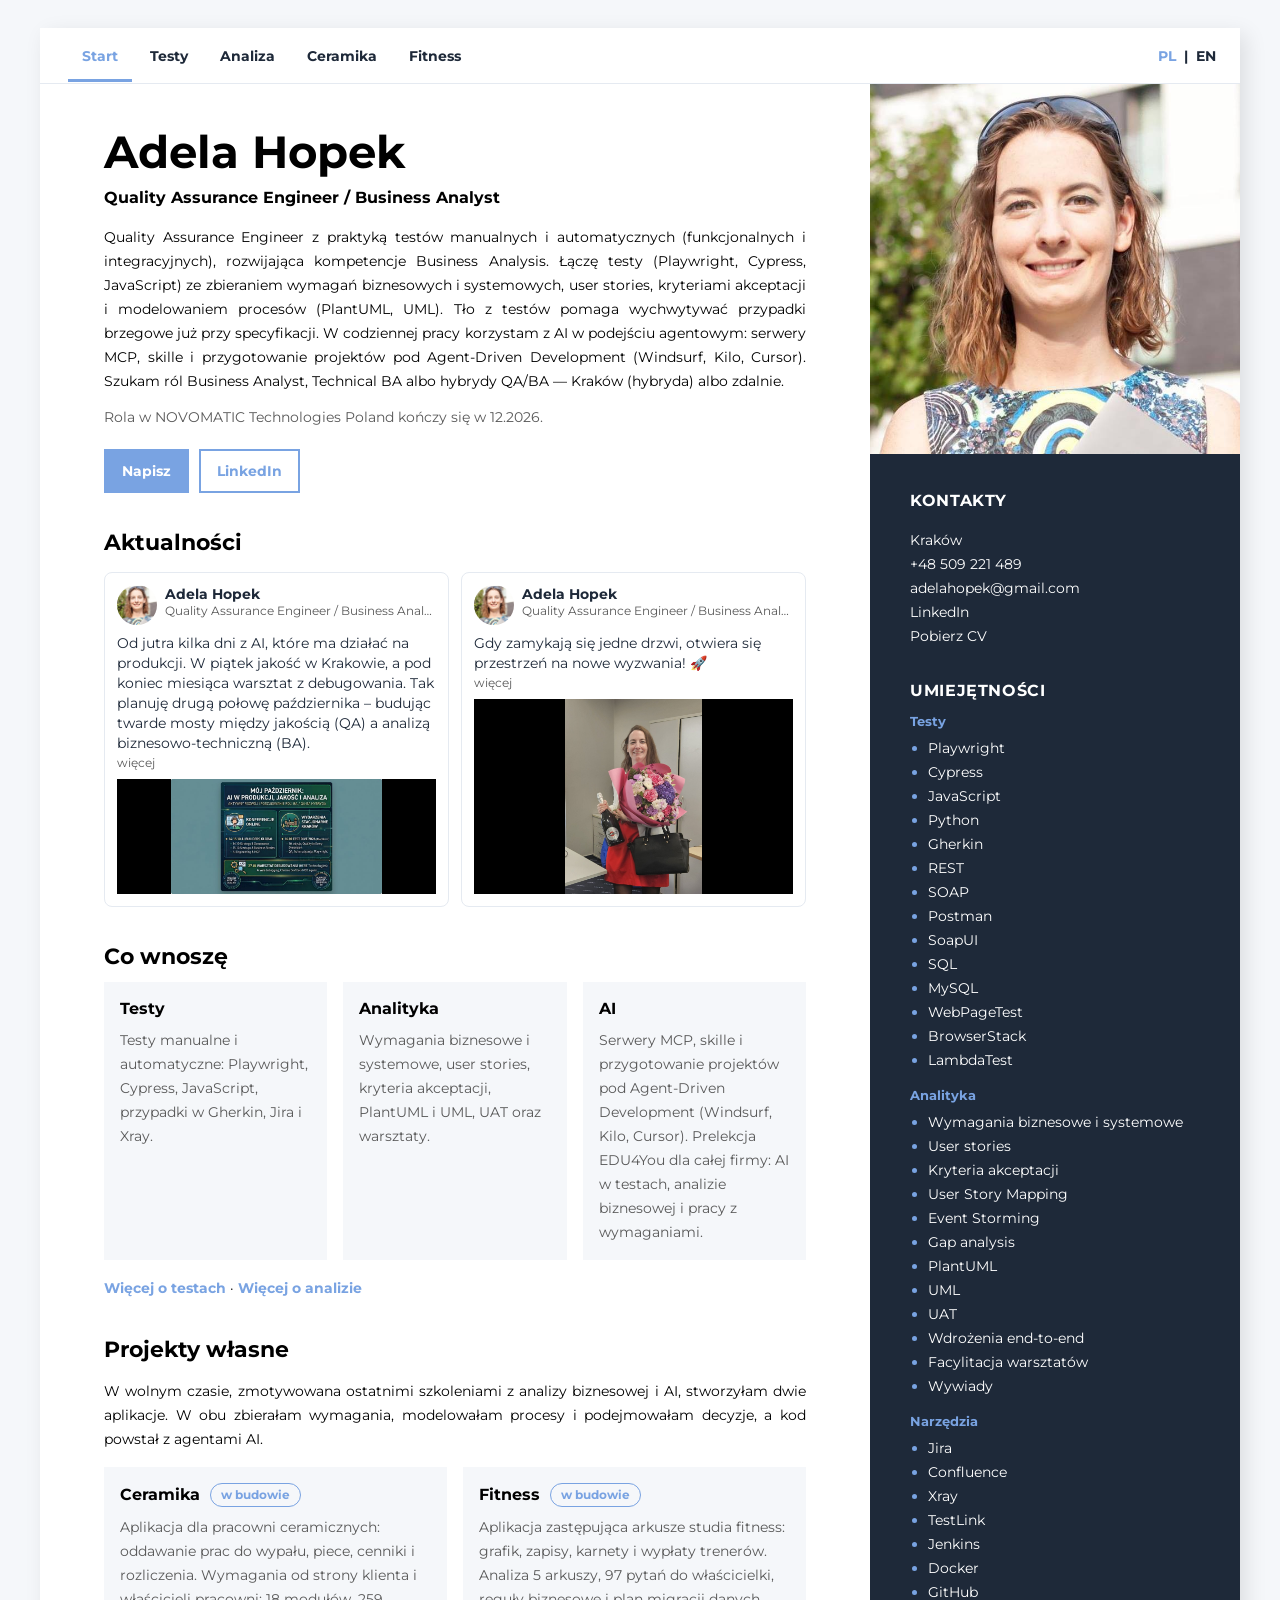
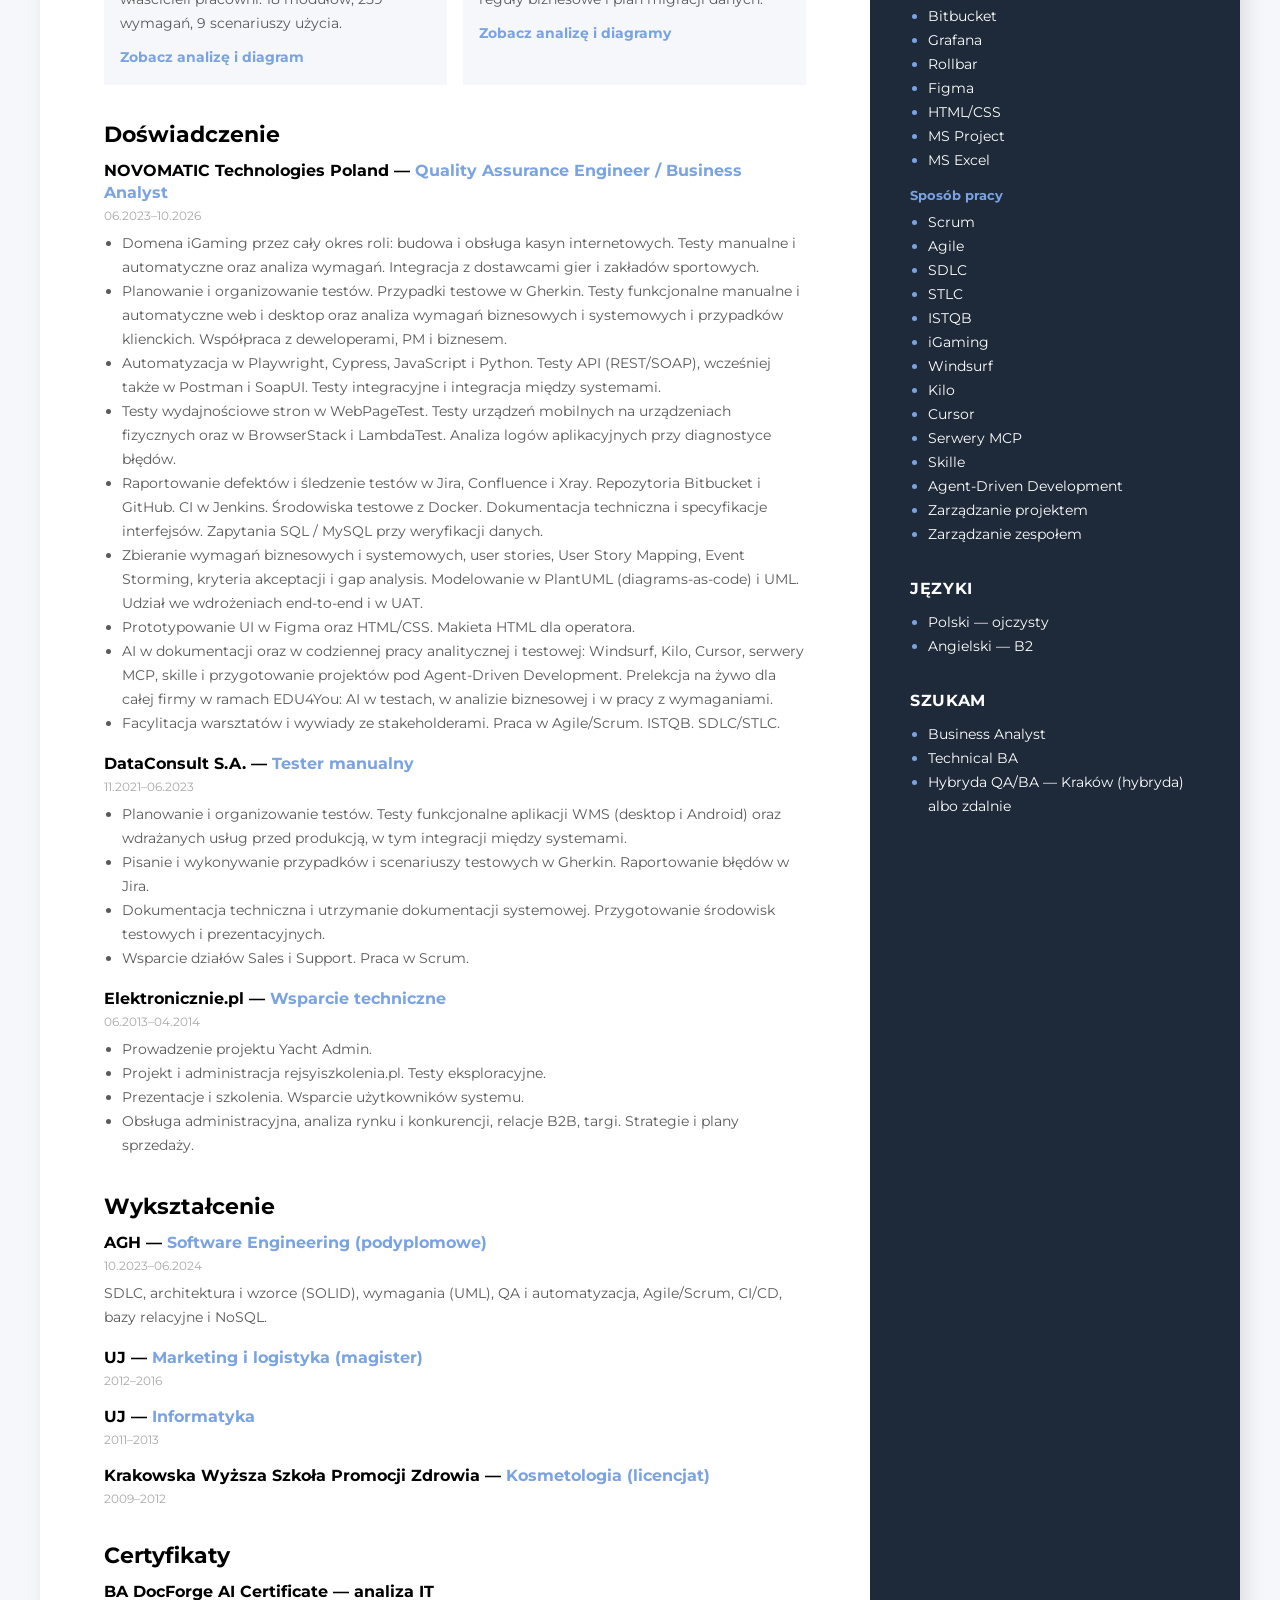
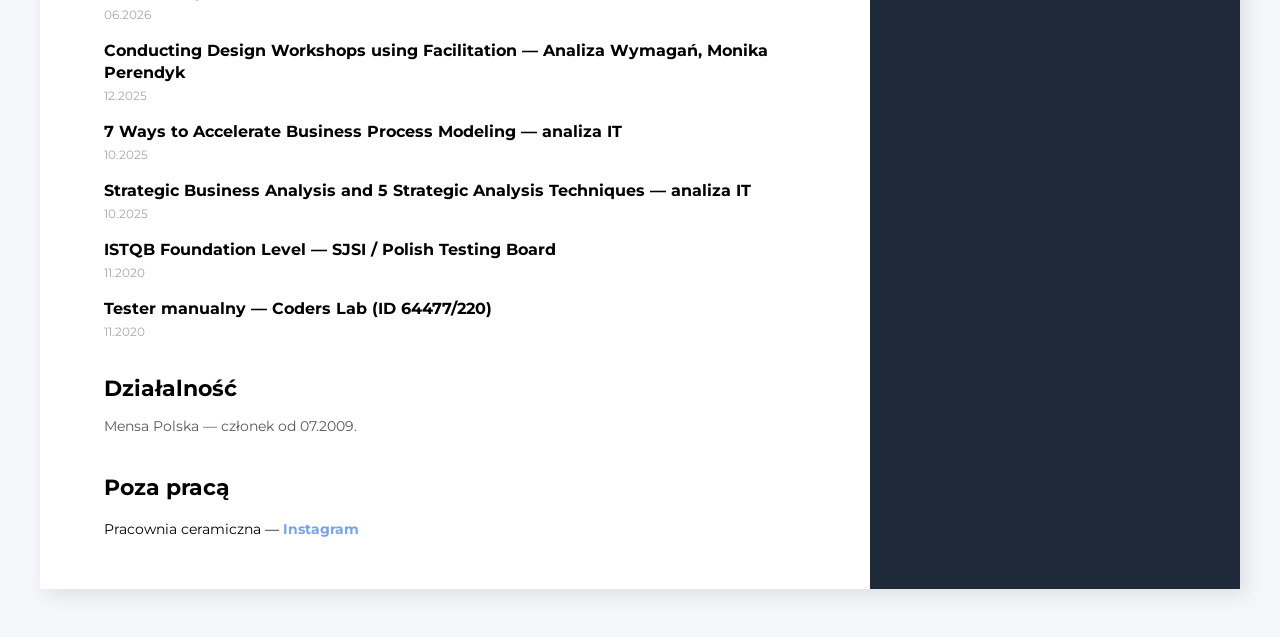
==== commit c6fd8a19: "Add the Ceramics and Fitness project pages with process diagrams. The start page gets a personal-pro" ====
--- a/index.html
+++ b/index.html
@@ -10,15 +10,17 @@
       href="https://fonts.googleapis.com/css2?family=Montserrat:wght@400;700&display=swap"
       rel="stylesheet"
     />
-    <link href="style.css?v=20261014" rel="stylesheet" />
+    <link href="style.css?v=20261107" rel="stylesheet" />
   </head>
   <body>
     <div class="page">
       <nav class="tabs" aria-label="Sekcje">
         <div class="tabs-links">
-          <a class="tab is-active" data-nav href="index.html" data-pl="Start" data-en="Start">Start</a>
-          <a class="tab" data-nav href="testy.html" data-pl="Testy" data-en="Testing">Testy</a>
-          <a class="tab" data-nav href="analiza.html" data-pl="Analiza" data-en="Analysis">Analiza</a>
+          <a class="tab is-active" data-nav href="/" data-pl="Start" data-en="Start">Start</a>
+          <a class="tab" data-nav href="testy" data-pl="Testy" data-en="Testing">Testy</a>
+          <a class="tab" data-nav href="analiza" data-pl="Analiza" data-en="Analysis">Analiza</a>
+          <a class="tab" data-nav href="ceramika" data-pl="Ceramika" data-en="Ceramics">Ceramika</a>
+          <a class="tab" data-nav href="fitness" data-pl="Fitness" data-en="Fitness">Fitness</a>
         </div>
         <div class="lang-switch">
           <button type="button" data-lang="pl" class="is-active" aria-pressed="true">PL</button>
@@ -94,10 +96,49 @@
               </li>
             </ul>
             <p class="note">
-              <a data-nav href="testy.html" data-pl="Więcej o testach" data-en="More about testing">Więcej o testach</a>
+              <a data-nav href="testy" data-pl="Więcej o testach" data-en="More about testing">Więcej o testach</a>
               <span aria-hidden="true"> · </span>
-              <a data-nav href="analiza.html" data-pl="Więcej o analizie" data-en="More about analysis">Więcej o analizie</a>
-            </p>
+              <a data-nav href="analiza" data-pl="Więcej o analizie" data-en="More about analysis">Więcej o analizie</a>
+            </p>
+          </section>
+
+          <section class="section">
+            <h2 class="head_primary" data-pl="Projekty własne" data-en="Personal projects">Projekty własne</h2>
+            <p
+              class="description"
+              data-pl="W wolnym czasie, zmotywowana ostatnimi szkoleniami z analizy biznesowej i AI, stworzyłam dwie aplikacje. W obu zbierałam wymagania, modelowałam procesy i podejmowałam decyzje, a kod powstał z agentami AI."
+              data-en="In my free time, motivated by recent training in business analysis and AI, I created two apps. In both I gathered the requirements, modeled the processes and made the decisions, while the code was built with AI agents."
+            >
+              W wolnym czasie, zmotywowana ostatnimi szkoleniami z analizy biznesowej i AI, stworzyłam dwie aplikacje. W obu zbierałam wymagania, modelowałam procesy i podejmowałam decyzje, a kod powstał z agentami AI.
+            </p>
+            <ul class="proofs proofs-2">
+              <li>
+                <div class="project-head">
+                  <h3 data-pl="Ceramika" data-en="Ceramics">Ceramika</h3>
+                  <span class="status-badge" data-pl="w budowie" data-en="in progress">w budowie</span>
+                </div>
+                <p
+                  data-pl="Aplikacja dla pracowni ceramicznych: oddawanie prac do wypału, piece, cenniki i rozliczenia. Wymagania od strony klienta i właścicieli pracowni: 18 modułów, 259 wymagań, 9 scenariuszy użycia."
+                  data-en="An app for ceramic studios: handing in pieces for firing, kilns, price lists and settlements. Requirements from the customer side and from studio owners: 18 modules, 259 requirements, 9 use-case scenarios."
+                >
+                  Aplikacja dla pracowni ceramicznych: oddawanie prac do wypału, piece, cenniki i rozliczenia. Wymagania od strony klienta i właścicieli pracowni: 18 modułów, 259 wymagań, 9 scenariuszy użycia.
+                </p>
+                <p class="project-link"><a data-nav href="ceramika" data-pl="Zobacz analizę i diagram" data-en="See the analysis and diagram">Zobacz analizę i diagram</a></p>
+              </li>
+              <li>
+                <div class="project-head">
+                  <h3>Fitness</h3>
+                  <span class="status-badge" data-pl="w budowie" data-en="in progress">w budowie</span>
+                </div>
+                <p
+                  data-pl="Aplikacja zastępująca arkusze studia fitness: grafik, zapisy, karnety i wypłaty trenerów. Analiza 5 arkuszy, 97 pytań do właścicielki, reguły biznesowe i plan migracji danych."
+                  data-en="An app replacing a fitness studio’s spreadsheets: schedule, bookings, passes and trainer pay. Analysis of 5 spreadsheets, 97 questions for the owner, business rules and a data migration plan."
+                >
+                  Aplikacja zastępująca arkusze studia fitness: grafik, zapisy, karnety i wypłaty trenerów. Analiza 5 arkuszy, 97 pytań do właścicielki, reguły biznesowe i plan migracji danych.
+                </p>
+                <p class="project-link"><a data-nav href="fitness" data-pl="Zobacz analizę i diagramy" data-en="See the analysis and diagrams">Zobacz analizę i diagramy</a></p>
+              </li>
+            </ul>
           </section>
 
           <section class="section">
--- a/style.css
+++ b/style.css
@@ -512,6 +512,13 @@
     width: 100%;
   }
 
+  .cv-photo {
+    width: 100%;
+    max-width: 220px;
+    margin-right: auto;
+    margin-left: 0;
+  }
+
   h1 {
     font-size: 36px;
     line-height: 42px;
@@ -527,3 +534,115 @@
     grid-template-columns: 1fr;
   }
 }
+
+/* Podstrony projektów i diagramy */
+.project-head {
+  display: flex;
+  flex-wrap: wrap;
+  align-items: center;
+  gap: 10px;
+}
+
+.status-badge {
+  display: inline-block;
+  padding: 2px 10px;
+  border: 1px solid rgb(121, 163, 226);
+  border-radius: 999px;
+  color: rgb(121, 163, 226);
+  font-size: 12px;
+  font-weight: 700;
+  line-height: 18px;
+}
+
+.proofs.proofs-2 {
+  grid-template-columns: repeat(2, minmax(0, 1fr));
+  margin-top: 16px;
+}
+
+.proofs .project-head {
+  margin: 0 0 8px;
+}
+
+.proofs .project-head h3 {
+  margin: 0;
+}
+
+.proofs p.project-link {
+  margin: 10px 0 0;
+}
+
+@media (max-width: 980px) {
+  .proofs.proofs-2 {
+    grid-template-columns: 1fr;
+  }
+}
+
+ol.topic-list li + li,
+ul.topic-list li + li {
+  margin-top: 4px;
+}
+
+.diagram {
+  margin: 12px 0 0;
+}
+
+.diagram-scroll {
+  overflow-x: auto;
+  border: 1px solid #e5eaf1;
+  background: #ffffff;
+}
+
+.diagram svg {
+  display: block;
+  width: 100%;
+  height: auto;
+}
+
+.diagram figcaption {
+  margin-top: 8px;
+  font-size: 13px;
+  line-height: 20px;
+  color: #595959;
+}
+
+.diagram-hint {
+  display: none;
+  margin: 6px 0 0;
+  font-size: 12px;
+  line-height: 18px;
+  color: #595959;
+}
+
+.dg-lane { fill: #f5f7fa; }
+.dg-lane-alt { fill: #ffffff; }
+.dg-lane-head { fill: #1e2939; }
+.dg-lane-line { stroke: #e5eaf1; stroke-width: 1; }
+.dg-lane-label { fill: #ffffff; font-family: "Montserrat", sans-serif; font-size: 12px; font-weight: 700; text-anchor: middle; }
+.dg-box { fill: #ffffff; stroke: rgb(121, 163, 226); stroke-width: 1.5; }
+.dg-dec { fill: #eef3fb; stroke: rgb(121, 163, 226); stroke-width: 1.5; }
+.dg-t { fill: #1e2939; font-family: "Montserrat", sans-serif; font-size: 13px; text-anchor: middle; }
+.dg-flow { fill: none; stroke: #1e2939; stroke-width: 1.4; }
+.dg-head { fill: #1e2939; }
+.dg-alt { stroke: #c26a4a; stroke-dasharray: 6 4; }
+.dg-head-alt { fill: #c26a4a; }
+.dg-label { fill: #595959; font-family: "Montserrat", sans-serif; font-size: 12px; font-weight: 700; }
+.dg-label-alt { fill: #c26a4a; }
+.dg-note { fill: #595959; font-family: "Montserrat", sans-serif; font-size: 11px; font-style: italic; }
+.dg-start { fill: #1e2939; }
+.dg-end { fill: #ffffff; stroke: #1e2939; stroke-width: 1.5; }
+
+@media (max-width: 480px) {
+  .tab {
+    padding: 12px 6px 9px;
+  }
+}
+
+@media (max-width: 760px) {
+  .diagram svg {
+    min-width: 720px;
+  }
+
+  .diagram-hint {
+    display: block;
+  }
+}
